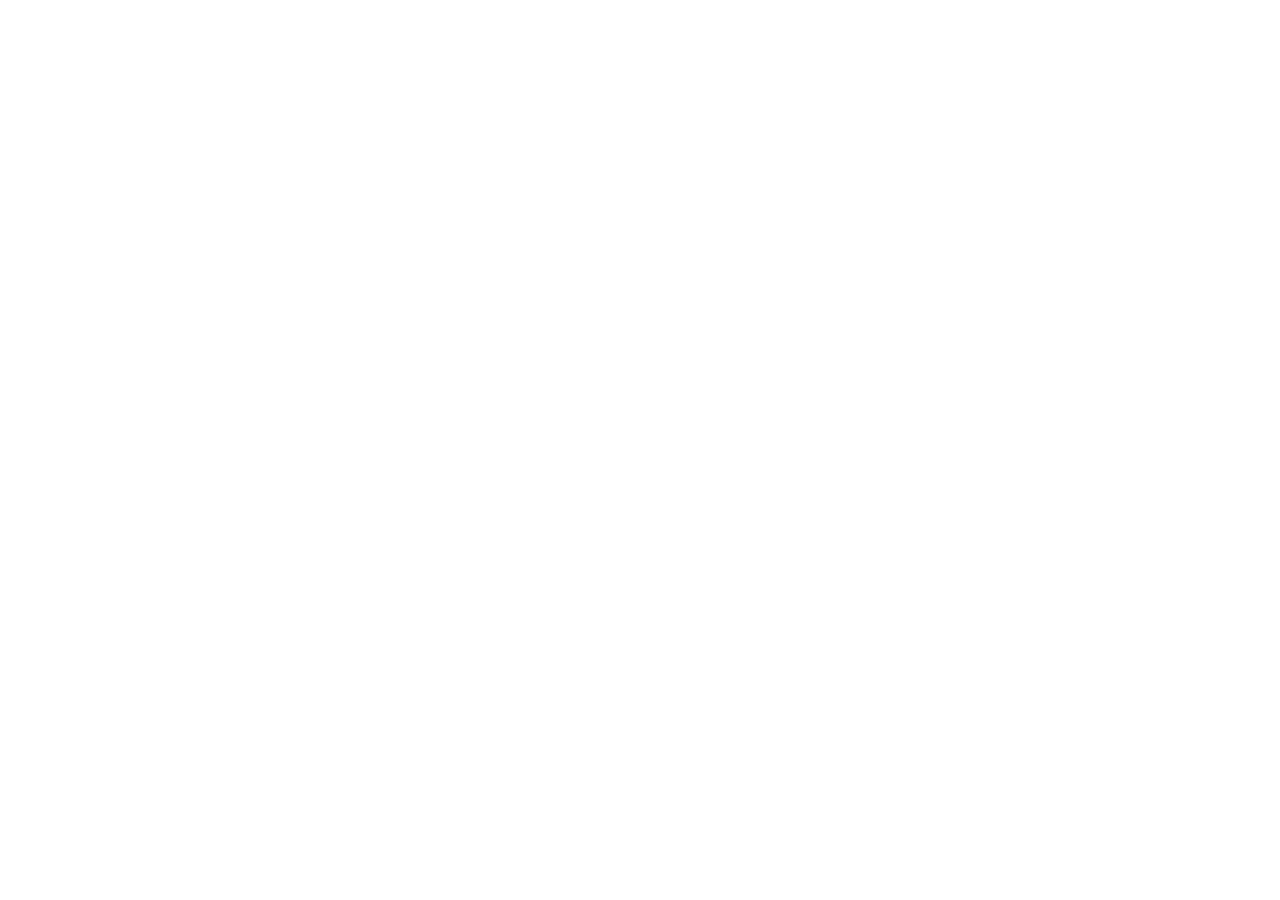
==== blog.html @ 555c0369 "Add files via upload Initial website pages" ====
<!doctype html>
<html lang="en">
<head>
  <meta charset="utf-8">
  <meta name="viewport" content="width=device-width, initial-scale=1">
  <meta name="description" content="Academic profile and technical blog of Cheng Hangyu.">
  <title>Cheng Hangyu</title>
  <link rel="stylesheet" href="assets/css/style.css">
</head>
<body data-page="blog">
  <noscript>This website requires JavaScript to render its content.</noscript>
  <script src="assets/js/blog-posts.js"></script>
  <script src="assets/js/site-data.js"></script>
  <script src="assets/js/site.js"></script>
</body>
</html>
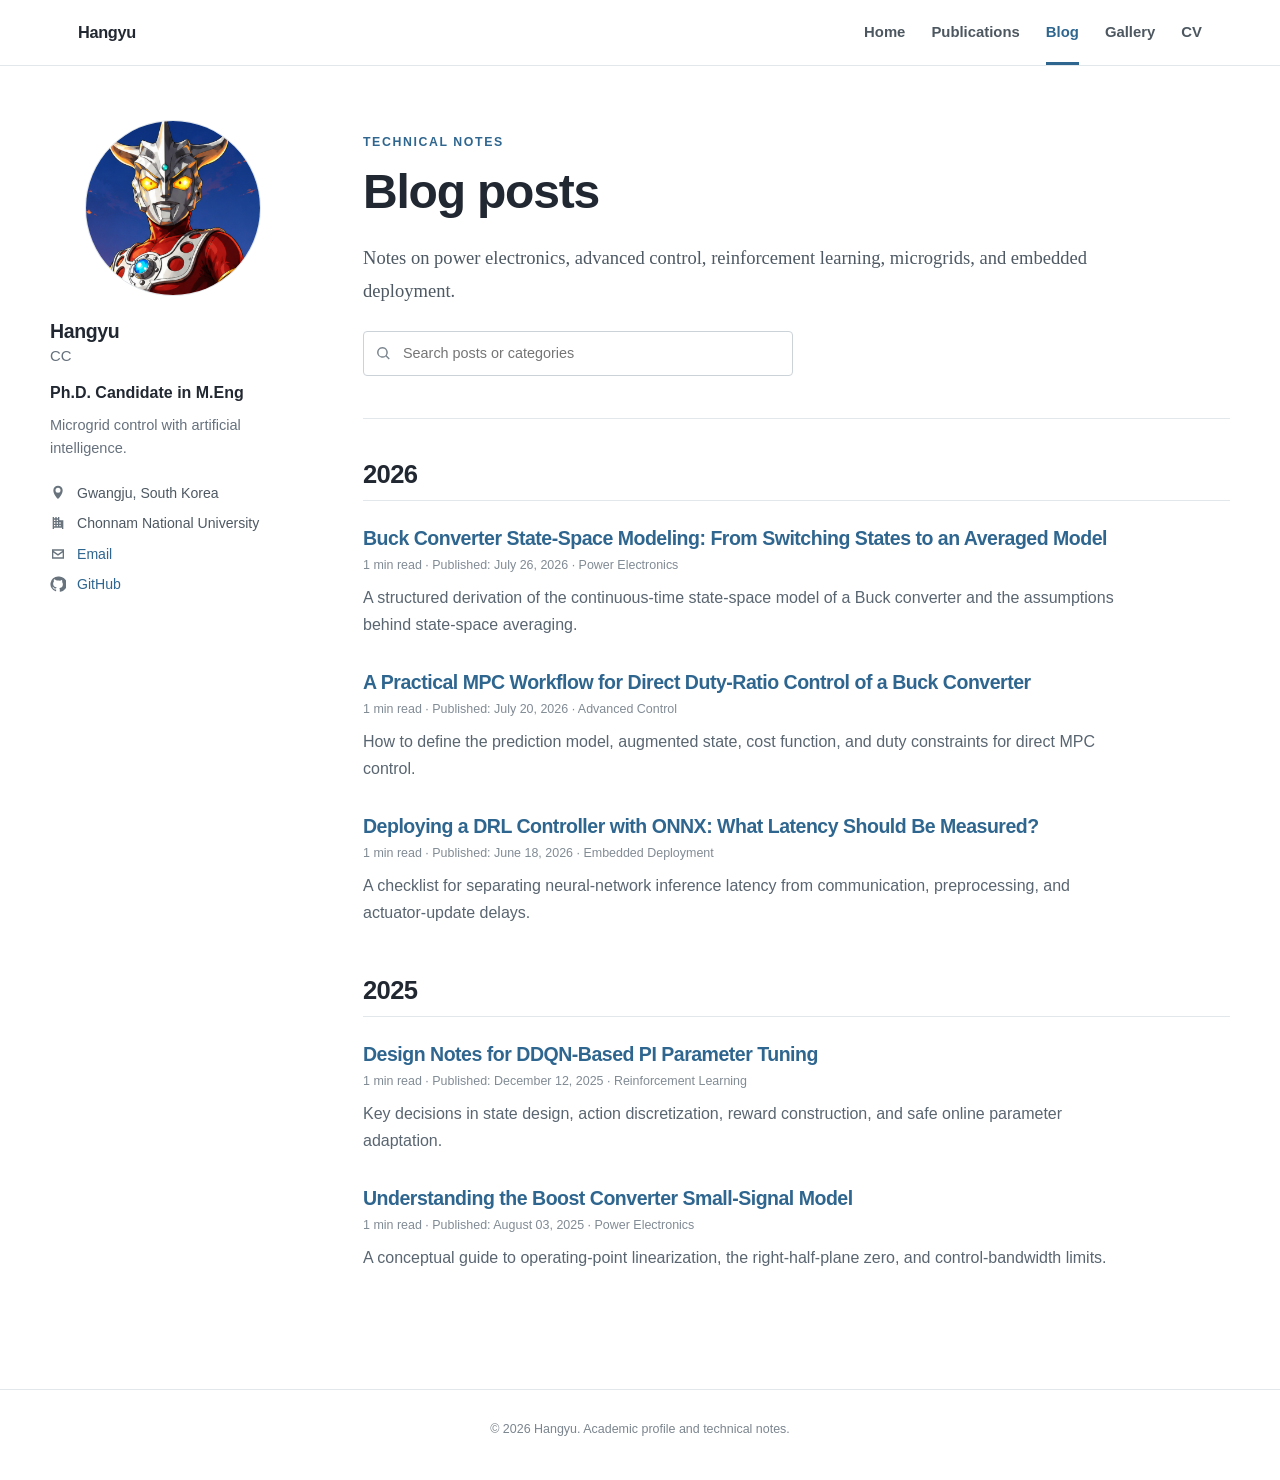
==== commit 965d5bdc: "Change with personal file" ====
--- a/blog.html
+++ b/blog.html
@@ -3,7 +3,7 @@
 <head>
   <meta charset="utf-8">
   <meta name="viewport" content="width=device-width, initial-scale=1">
-  <meta name="description" content="Academic profile and technical blog of Cheng Hangyu.">
+  <meta name="description" content="Academic profile and publications of Cheng Hangyu, a Ph.D. candidate working on intelligent control and hydrogen energy systems.">
   <title>Cheng Hangyu</title>
   <link rel="stylesheet" href="assets/css/style.css">
 </head>
--- a/assets/css/style.css
+++ b/assets/css/style.css
@@ -0,0 +1,259 @@
+:root {
+  --ink: #222831;
+  --muted: #66717d;
+  --line: #e2e7eb;
+  --soft: #f5f7f8;
+  --accent: #2f668f;
+  --accent-dark: #214c6e;
+  --accent-soft: #eaf2f7;
+  --max-width: 1180px;
+  --sidebar-width: 245px;
+}
+
+* { box-sizing: border-box; }
+html { scroll-behavior: smooth; }
+body {
+  margin: 0;
+  color: var(--ink);
+  background: #fff;
+  font-family: -apple-system, BlinkMacSystemFont, "Segoe UI", "Noto Sans", Helvetica, Arial, sans-serif;
+  font-size: 16px;
+  line-height: 1.7;
+}
+
+a { color: var(--accent); text-decoration: none; }
+a:hover { color: var(--accent-dark); text-decoration: underline; }
+img { max-width: 100%; }
+code { font-family: "SFMono-Regular", Consolas, monospace; font-size: .9em; background: var(--soft); padding: .1rem .35rem; border-radius: 4px; }
+
+.site-header {
+  position: sticky;
+  top: 0;
+  z-index: 50;
+  background: rgba(255,255,255,.96);
+  border-bottom: 1px solid var(--line);
+  backdrop-filter: blur(12px);
+}
+.header-inner {
+  max-width: var(--max-width);
+  min-height: 64px;
+  margin: 0 auto;
+  padding: 0 28px;
+  display: flex;
+  align-items: center;
+  justify-content: space-between;
+  gap: 30px;
+}
+.site-title { color: var(--ink); font-weight: 700; letter-spacing: -.02em; font-size: 1.02rem; }
+.site-title:hover { text-decoration: none; }
+.top-nav { display: flex; align-items: center; gap: 26px; }
+.top-nav a { color: #4d5760; font-size: .93rem; font-weight: 600; padding: 20px 0 17px; border-bottom: 3px solid transparent; }
+.top-nav a:hover { text-decoration: none; color: var(--accent); }
+.top-nav a[aria-current="page"] { color: var(--accent); border-color: var(--accent); }
+.nav-toggle { display: none; border: 0; background: transparent; width: 42px; height: 42px; padding: 9px; cursor: pointer; color: var(--ink); }
+.nav-toggle svg { width: 100%; height: 100%; fill: currentColor; }
+
+.page-shell {
+  width: min(var(--max-width), calc(100% - 56px));
+  margin: 0 auto;
+  display: grid;
+  grid-template-columns: var(--sidebar-width) minmax(0, 1fr);
+  gap: 68px;
+  padding: 54px 0 70px;
+}
+
+.profile-sidebar { align-self: start; position: sticky; top: 108px; }
+.avatar { width: 176px; height: 176px; object-fit: cover; border-radius: 50%; display: block; margin: 0 auto 23px; border: 1px solid #dfe5e8; }
+.profile-names h2 { font-size: 1.22rem; margin: 0; letter-spacing: -.02em; }
+.name-zh { margin: 0 0 12px; color: var(--muted); font-size: .93rem; }
+.profile-title { font-weight: 650; line-height: 1.45; margin: 0 0 10px; }
+.profile-bio { color: var(--muted); font-size: .91rem; line-height: 1.6; margin: 0 0 22px; }
+.profile-meta { list-style: none; padding: 0; margin: 0; display: grid; gap: 10px; }
+.profile-meta li { display: grid; grid-template-columns: 18px minmax(0,1fr); align-items: start; gap: 9px; color: #4e5963; font-size: .88rem; line-height: 1.45; }
+.profile-meta svg { width: 16px; height: 16px; fill: #68737d; margin-top: 2px; }
+.profile-meta a { overflow-wrap: anywhere; }
+
+.main-content { min-width: 0; }
+.eyebrow { color: var(--accent); font-size: .77rem; font-weight: 800; letter-spacing: .13em; text-transform: uppercase; margin: 0 0 9px; }
+h1, h2, h3 { line-height: 1.25; letter-spacing: -.025em; }
+h1 { font-size: clamp(2rem, 4vw, 3rem); margin: 0 0 20px; }
+h2 { font-size: 1.55rem; margin: 0 0 18px; }
+h3 { font-size: 1.06rem; }
+.lead { font-family: Georgia, "Times New Roman", serif; color: #4e5963; font-size: 1.16rem; line-height: 1.75; max-width: 780px; }
+.intro-section { padding: 15px 0 56px; border-bottom: 1px solid var(--line); }
+.page-header { padding: 12px 0 42px; border-bottom: 1px solid var(--line); margin-bottom: 40px; }
+.content-section { padding: 42px 0; border-bottom: 1px solid var(--line); }
+.section-heading { display: flex; justify-content: space-between; align-items: baseline; gap: 20px; margin-bottom: 22px; }
+.section-heading h2 { margin: 0; }
+.section-heading > a { font-size: .88rem; font-weight: 650; }
+.button-row { display: flex; gap: 12px; margin-top: 28px; flex-wrap: wrap; }
+.button { appearance: none; display: inline-flex; align-items: center; justify-content: center; min-height: 40px; padding: 8px 15px; border: 1px solid #bcc7cf; border-radius: 4px; background: #fff; color: #35424d; font-weight: 700; font-size: .88rem; cursor: pointer; }
+.button:hover { text-decoration: none; border-color: var(--accent); color: var(--accent); }
+.button.primary { background: var(--accent); color: #fff; border-color: var(--accent); }
+.button.primary:hover { background: var(--accent-dark); }
+
+.tag-list { display: flex; flex-wrap: wrap; gap: 7px; margin-top: 17px; }
+.tag-list span { color: #415564; background: var(--accent-soft); border-radius: 2px; padding: 3px 7px; font-size: .72rem; font-weight: 650; }
+.profile-stats { display: grid; grid-template-columns: repeat(2, minmax(0, 1fr)); gap: 14px; max-width: 460px; margin-top: 30px; }
+.profile-stats div { padding: 16px 18px; border-left: 3px solid var(--accent); background: var(--soft); }
+.profile-stats strong { display: block; color: var(--accent-dark); font-size: 1.5rem; line-height: 1; }
+.profile-stats span { display: block; margin-top: 7px; color: var(--muted); font-size: .76rem; line-height: 1.35; }
+.two-column-section { display: grid; grid-template-columns: 1fr 1fr; gap: 55px; }
+.news-list, .compact-post-list { display: grid; gap: 18px; }
+.news-item { display: grid; grid-template-columns: 72px 1fr; gap: 14px; }
+.news-item time, .compact-post-list time { color: var(--muted); font-size: .77rem; font-weight: 700; }
+.news-item p { margin: 0; font-size: .9rem; }
+.compact-post-list article { padding-bottom: 17px; border-bottom: 1px solid var(--line); }
+.compact-post-list article:last-child { border: 0; }
+.compact-post-list h3 { margin: 3px 0 0; }
+
+.framework-flow { display: flex; align-items: center; flex-wrap: wrap; gap: 10px; }
+.framework-flow span { border: 1px solid var(--line); padding: 8px 12px; border-radius: 3px; font-size: .86rem; font-weight: 650; }
+.framework-flow b { color: #a4afb8; }
+
+.archive-year { margin-bottom: 48px; }
+.year-title { font-size: 1.6rem; padding-bottom: 9px; border-bottom: 1px solid var(--line); margin-bottom: 25px; }
+.archive-post { margin: 0 0 31px; }
+.archive-post h3 { font-size: 1.22rem; margin: 0 0 5px; }
+.archive-post > p:last-child { color: #596570; margin: 8px 0 0; max-width: 760px; }
+.post-meta { color: #818b94; font-size: .78rem; margin: 0; }
+.search-box { display: flex; align-items: center; gap: 9px; max-width: 430px; border: 1px solid #cbd3d9; border-radius: 4px; padding: 8px 11px; margin-top: 24px; }
+.search-box:focus-within { border-color: var(--accent); box-shadow: 0 0 0 3px var(--accent-soft); }
+.search-box svg { width: 17px; height: 17px; fill: #7b858e; flex: 0 0 auto; }
+.search-box input { border: 0; outline: 0; width: 100%; font: inherit; font-size: .9rem; color: var(--ink); }
+.empty-state { background: var(--soft); padding: 20px; border-radius: 4px; color: var(--muted); }
+
+.publication-item { margin: 0 0 29px; padding-left: 16px; border-left: 3px solid var(--accent-soft); }
+.publication-item h3 { font-size: 1.13rem; margin: 3px 0 6px; }
+.publication-item p { margin: 3px 0; color: var(--muted); }
+.pub-type { color: var(--accent); font-size: .73rem; font-weight: 800; text-transform: uppercase; letter-spacing: .08em; }
+.authors { font-style: italic; }
+
+.article-header { padding-bottom: 30px; border-bottom: 1px solid var(--line); margin-bottom: 34px; }
+.article-header h1 { max-width: 850px; }
+.back-link { display: inline-block; margin-bottom: 28px; font-size: .85rem; font-weight: 650; }
+.article-body { max-width: 780px; font-family: Georgia, "Times New Roman", serif; font-size: 1.05rem; color: #303840; }
+.article-body h2 { font-family: -apple-system, BlinkMacSystemFont, "Segoe UI", sans-serif; margin: 2.3rem 0 .8rem; }
+.article-body p, .article-body li { line-height: 1.85; }
+.article-body .equation { font-family: "Cambria Math", Georgia, serif; text-align: center; padding: 20px; margin: 22px 0; background: var(--soft); border-radius: 4px; font-size: 1.1rem; }
+.note { border-left: 3px solid var(--accent); background: var(--accent-soft); padding: 14px 17px; margin: 24px 0; }
+
+.cv-header { display: flex; justify-content: space-between; align-items: flex-start; gap: 24px; }
+.cv-section { padding: 26px 0; border-bottom: 1px solid var(--line); }
+.cv-section h2 { font-size: 1.2rem; }
+.cv-entry { display: grid; grid-template-columns: 1fr 120px; gap: 28px; margin-bottom: 19px; }
+.cv-entry strong { font-size: .98rem; }
+.cv-entry p { color: var(--muted); margin: 3px 0 0; font-size: .9rem; }
+.cv-entry time { color: var(--muted); text-align: right; font-size: .85rem; }
+.cv-contact { margin: 20px 0 0; color: var(--muted); font-size: .86rem; }
+.cv-skill { display: grid; grid-template-columns: 175px 1fr; gap: 22px; margin-bottom: 16px; }
+.cv-skill p { margin: 0; color: var(--muted); font-size: .9rem; }
+.cv-publication strong { display: block; margin-top: 4px; }
+.award-grid { display: grid; grid-template-columns: 1fr 1fr; gap: 16px 32px; }
+.award-item { display: grid; grid-template-columns: 72px 1fr; gap: 12px; align-items: start; }
+.award-item time { color: var(--accent); font-size: .82rem; font-weight: 750; }
+.award-item strong { font-size: .91rem; }
+.award-item p { margin: 2px 0 0; color: var(--muted); font-size: .82rem; }
+
+.gallery-timeline { display: grid; }
+.gallery-year { display: grid; grid-template-columns: 78px minmax(0, 1fr); }
+.gallery-year-label { position: relative; border-right: 1px solid #cbd5dc; }
+.gallery-year-label::after { content: ""; position: absolute; top: 8px; right: -5px; width: 9px; height: 9px; border-radius: 50%; background: var(--accent); box-shadow: 0 0 0 4px #fff; }
+.gallery-year-label span { position: sticky; top: 88px; display: block; padding-right: 20px; color: var(--accent-dark); font-size: 1.05rem; font-weight: 800; letter-spacing: -.02em; }
+.gallery-year-content { min-width: 0; padding: 0 0 52px 30px; }
+.gallery-year:last-child .gallery-year-content { padding-bottom: 0; }
+.gallery-grid { display: grid; grid-template-columns: repeat(auto-fill, minmax(235px, 1fr)); gap: 26px 20px; }
+.gallery-card { min-width: 0; }
+.gallery-open { display: block; width: 100%; padding: 0; overflow: hidden; border: 0; border-radius: 5px; background: var(--soft); cursor: zoom-in; }
+.gallery-open:focus-visible { outline: 3px solid var(--accent); outline-offset: 3px; }
+.gallery-open img { display: block; width: 100%; aspect-ratio: 4 / 3; object-fit: cover; transition: transform .25s ease; }
+.gallery-open:hover img { transform: scale(1.025); }
+.gallery-caption { padding: 13px 2px 0; }
+.gallery-caption h2 { margin: 0 0 4px; font-size: 1rem; }
+.gallery-caption p { margin: 4px 0 0; color: var(--muted); font-size: .86rem; line-height: 1.55; }
+.gallery-caption .gallery-meta { color: #7b858e; font-size: .76rem; }
+.gallery-empty { padding: 48px; border: 1px dashed #cbd4da; border-radius: 6px; background: var(--soft); text-align: center; }
+.gallery-empty h2 { margin-bottom: 10px; }
+.gallery-empty > p:last-child { max-width: 520px; margin: 0 auto; color: var(--muted); }
+.gallery-lightbox { width: min(960px, calc(100% - 40px)); max-height: calc(100vh - 40px); padding: 16px; border: 0; border-radius: 7px; background: #fff; box-shadow: 0 24px 80px rgba(18, 28, 38, .28); }
+.gallery-lightbox::backdrop { background: rgba(17, 25, 33, .78); }
+.gallery-lightbox img { display: block; max-width: 100%; max-height: calc(100vh - 125px); margin: 0 auto; object-fit: contain; }
+.gallery-close { position: absolute; top: 8px; right: 8px; width: 36px; height: 36px; border: 1px solid var(--line); border-radius: 50%; background: rgba(255,255,255,.94); color: var(--ink); font-size: 1.5rem; line-height: 1; cursor: pointer; }
+.gallery-lightbox-caption { padding: 12px 42px 0 4px; color: var(--muted); font-size: .85rem; }
+
+.site-footer { border-top: 1px solid var(--line); padding: 27px 28px 37px; color: #7b858e; text-align: center; font-size: .78rem; }
+.site-footer p { margin: 2px 0; }
+.footer-small { opacity: .85; }
+
+@media (max-width: 940px) {
+  .page-shell { grid-template-columns: 190px minmax(0,1fr); gap: 38px; }
+  .avatar { width: 145px; height: 145px; }
+}
+
+@media (max-width: 760px) {
+  .header-inner { padding: 0 18px; }
+  .nav-toggle { display: block; }
+  .top-nav { display: none; position: absolute; left: 0; right: 0; top: 64px; background: #fff; border-bottom: 1px solid var(--line); padding: 9px 18px 17px; flex-direction: column; align-items: stretch; gap: 0; }
+  .top-nav.is-open { display: flex; }
+  .top-nav a { padding: 10px 2px; border: 0; }
+  .page-shell { width: min(100% - 36px, 700px); grid-template-columns: 1fr; gap: 35px; padding-top: 35px; }
+  .profile-sidebar { position: static; display: grid; grid-template-columns: 100px 1fr; column-gap: 20px; align-items: start; padding-bottom: 30px; border-bottom: 1px solid var(--line); }
+  .avatar { width: 100px; height: 100px; grid-row: span 3; margin: 0; }
+  .profile-names h2 { margin-top: 2px; }
+  .profile-bio { grid-column: 2; }
+  .profile-meta { grid-column: 1 / -1; grid-template-columns: 1fr 1fr; margin-top: 10px; }
+  .two-column-section { grid-template-columns: 1fr; gap: 45px; }
+  .cv-header { display: block; }
+  .cv-header .button { margin-top: 15px; }
+  .award-grid { grid-template-columns: 1fr; }
+}
+
+@media (max-width: 480px) {
+  body { font-size: 15px; }
+  .profile-sidebar { grid-template-columns: 78px 1fr; column-gap: 15px; }
+  .avatar { width: 78px; height: 78px; }
+  .profile-meta { grid-template-columns: 1fr; }
+  .gallery-year { grid-template-columns: 52px minmax(0, 1fr); }
+  .gallery-year-label span { top: 76px; padding-right: 13px; font-size: .9rem; }
+  .gallery-year-content { padding-left: 18px; padding-bottom: 40px; }
+  .gallery-grid { grid-template-columns: 1fr; }
+  .gallery-empty { padding: 34px 22px; }
+  .cv-entry { grid-template-columns: 1fr; gap: 3px; }
+  .cv-entry time { text-align: left; }
+  .cv-skill { grid-template-columns: 1fr; gap: 3px; }
+  .profile-stats { grid-template-columns: 1fr; }
+}
+
+@media print {
+  .site-header, .profile-sidebar, .site-footer, .cv-header .button { display: none !important; }
+  .page-shell { display: block; width: 100%; padding: 0; }
+  .main-content { width: 100%; }
+  a { color: inherit; }
+  .cv-section { break-inside: avoid; }
+}
+
+/* Markdown article elements */
+.article-body h1,
+.article-body h3,
+.article-body h4,
+.article-body h5,
+.article-body h6 {
+  font-family: -apple-system, BlinkMacSystemFont, "Segoe UI", sans-serif;
+  margin: 2rem 0 .75rem;
+}
+.article-body h1 { font-size: 1.9rem; }
+.article-body h3 { font-size: 1.2rem; }
+.article-body a { overflow-wrap: anywhere; }
+.article-body img { display: block; max-width: 100%; height: auto; margin: 1.6rem auto; border-radius: 4px; }
+.article-body blockquote { margin: 1.6rem 0; padding: .25rem 1.1rem; border-left: 4px solid var(--accent); background: var(--accent-soft); color: #4d5963; }
+.article-body blockquote p { margin: .75rem 0; }
+.article-body pre { overflow-x: auto; margin: 1.6rem 0; padding: 17px 19px; border: 1px solid #d9e0e5; border-radius: 5px; background: #f5f7f8; font-family: "SFMono-Regular", Consolas, "Liberation Mono", monospace; font-size: .88rem; line-height: 1.65; }
+.article-body code { padding: .12rem .34rem; border-radius: 3px; background: #eef2f4; font-family: "SFMono-Regular", Consolas, "Liberation Mono", monospace; font-size: .9em; }
+.article-body pre code { padding: 0; background: transparent; font-size: inherit; }
+.article-body hr { border: 0; border-top: 1px solid var(--line); margin: 2.3rem 0; }
+.article-body .table-wrap { overflow-x: auto; margin: 1.6rem 0; }
+.article-body table { width: 100%; border-collapse: collapse; font-family: -apple-system, BlinkMacSystemFont, "Segoe UI", sans-serif; font-size: .9rem; }
+.article-body th,
+.article-body td { padding: 10px 12px; border: 1px solid #dbe1e5; text-align: left; vertical-align: top; }
+.article-body th { background: #f4f6f7; font-weight: 700; }
+.math-display { overflow-x: auto; text-align: center; margin: 1.6rem 0; padding: 12px; }
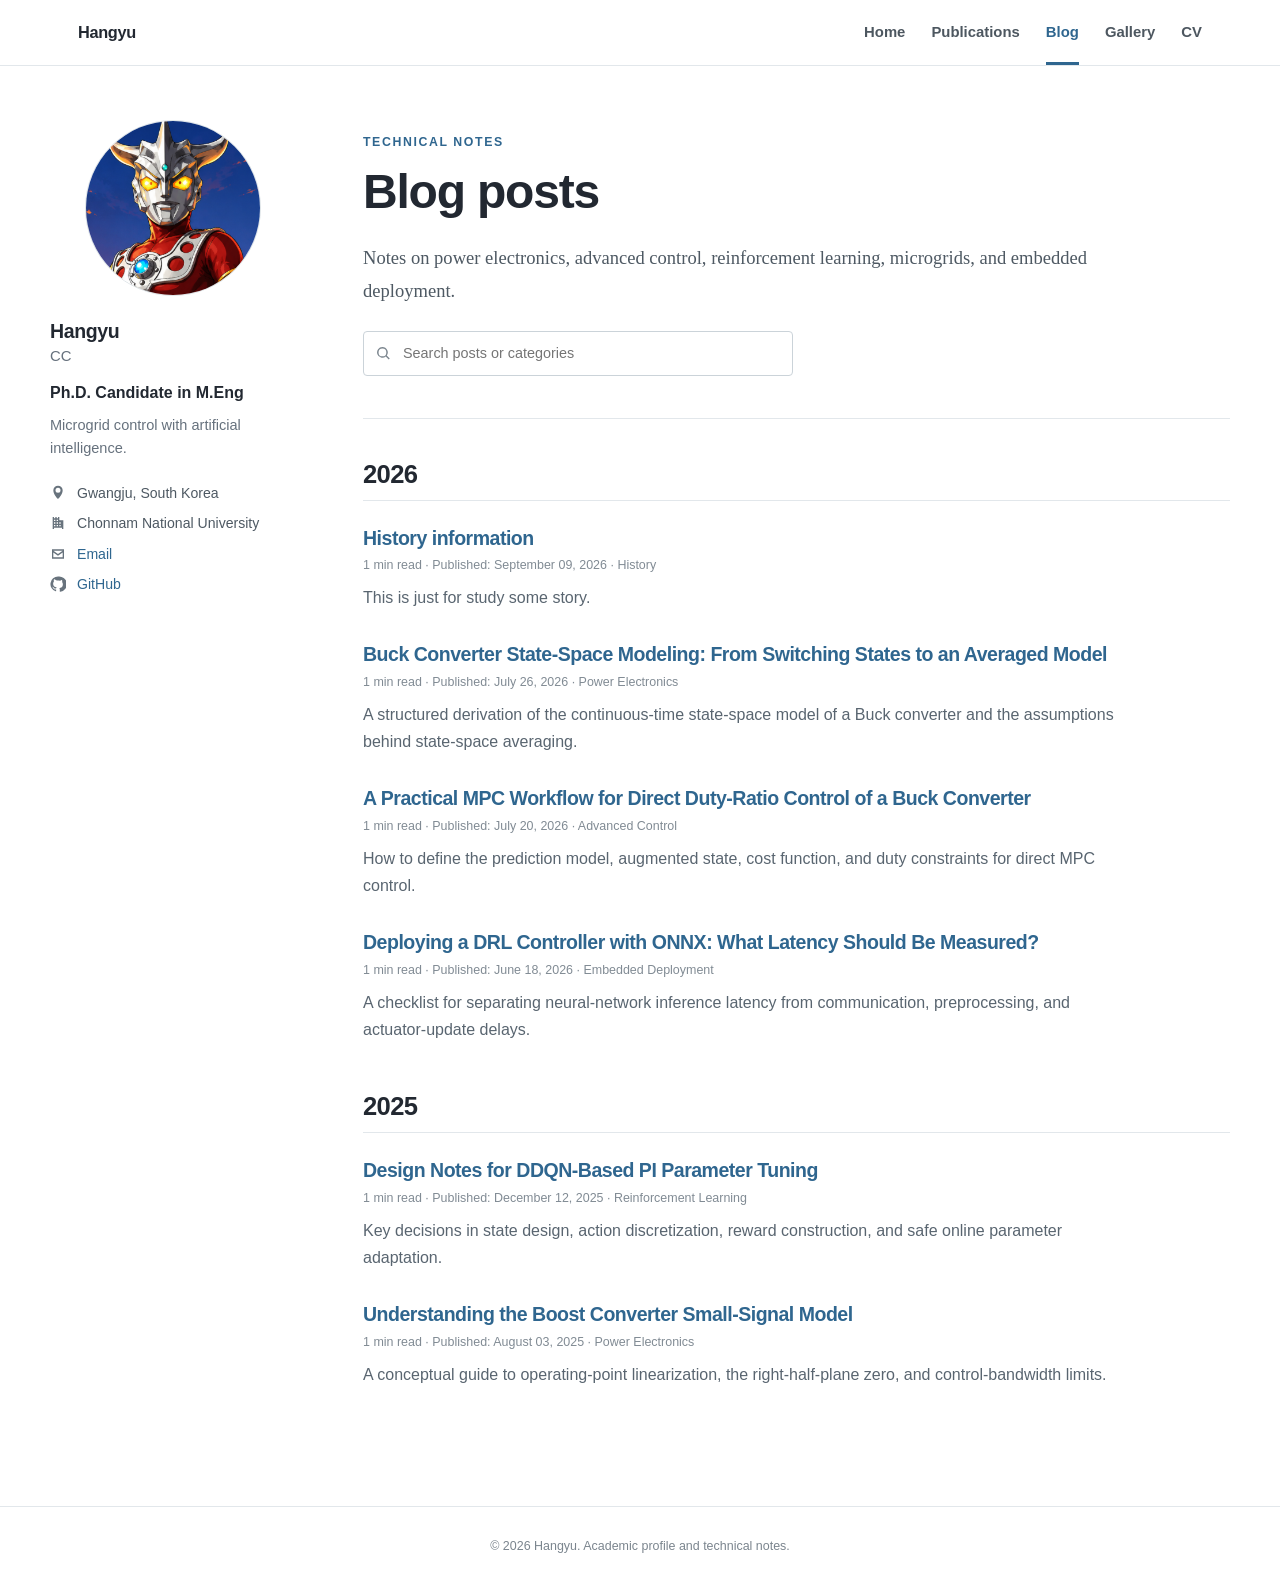
==== commit bc74ce8d: "0914" ====
--- a/blog.html
+++ b/blog.html
@@ -9,7 +9,7 @@
 </head>
 <body data-page="blog">
   <noscript>This website requires JavaScript to render its content.</noscript>
-  <script src="assets/js/blog-posts.js"></script>
+  <script src="assets/js/blog-index.js"></script>
   <script src="assets/js/site-data.js"></script>
   <script src="assets/js/site.js"></script>
 </body>
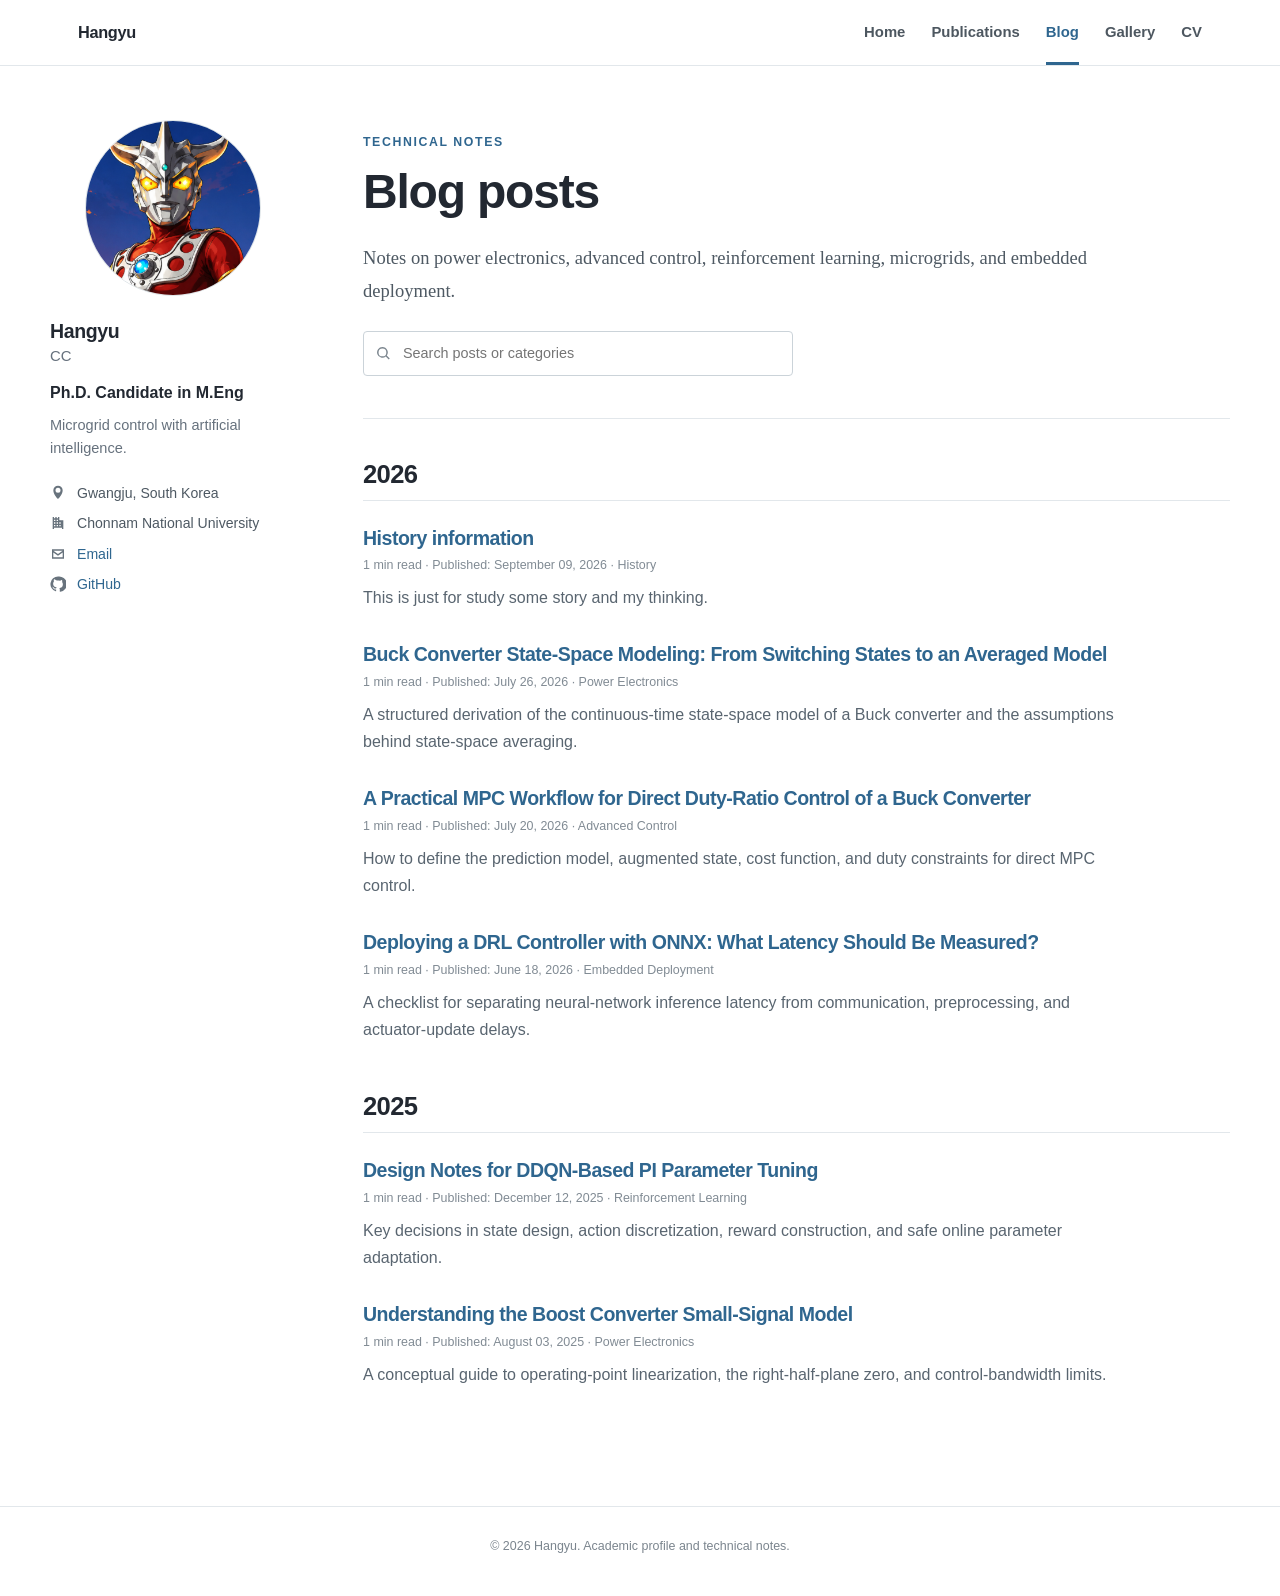
==== commit 56f2db9e: "Fix blog deployment and cached assets" ====
--- a/blog.html
+++ b/blog.html
@@ -5,12 +5,12 @@
   <meta name="viewport" content="width=device-width, initial-scale=1">
   <meta name="description" content="Academic profile and publications of Cheng Hangyu, a Ph.D. candidate working on intelligent control and hydrogen energy systems.">
   <title>Cheng Hangyu</title>
-  <link rel="stylesheet" href="assets/css/style.css">
+  <link rel="stylesheet" href="assets/css/style.css?v=20260914-1">
 </head>
 <body data-page="blog">
   <noscript>This website requires JavaScript to render its content.</noscript>
-  <script src="assets/js/blog-index.js"></script>
-  <script src="assets/js/site-data.js"></script>
-  <script src="assets/js/site.js"></script>
+  <script src="assets/js/blog-index.js?v=20260914-1"></script>
+  <script src="assets/js/site-data.js?v=20260914-1"></script>
+  <script src="assets/js/site.js?v=20260914-1"></script>
 </body>
 </html>
